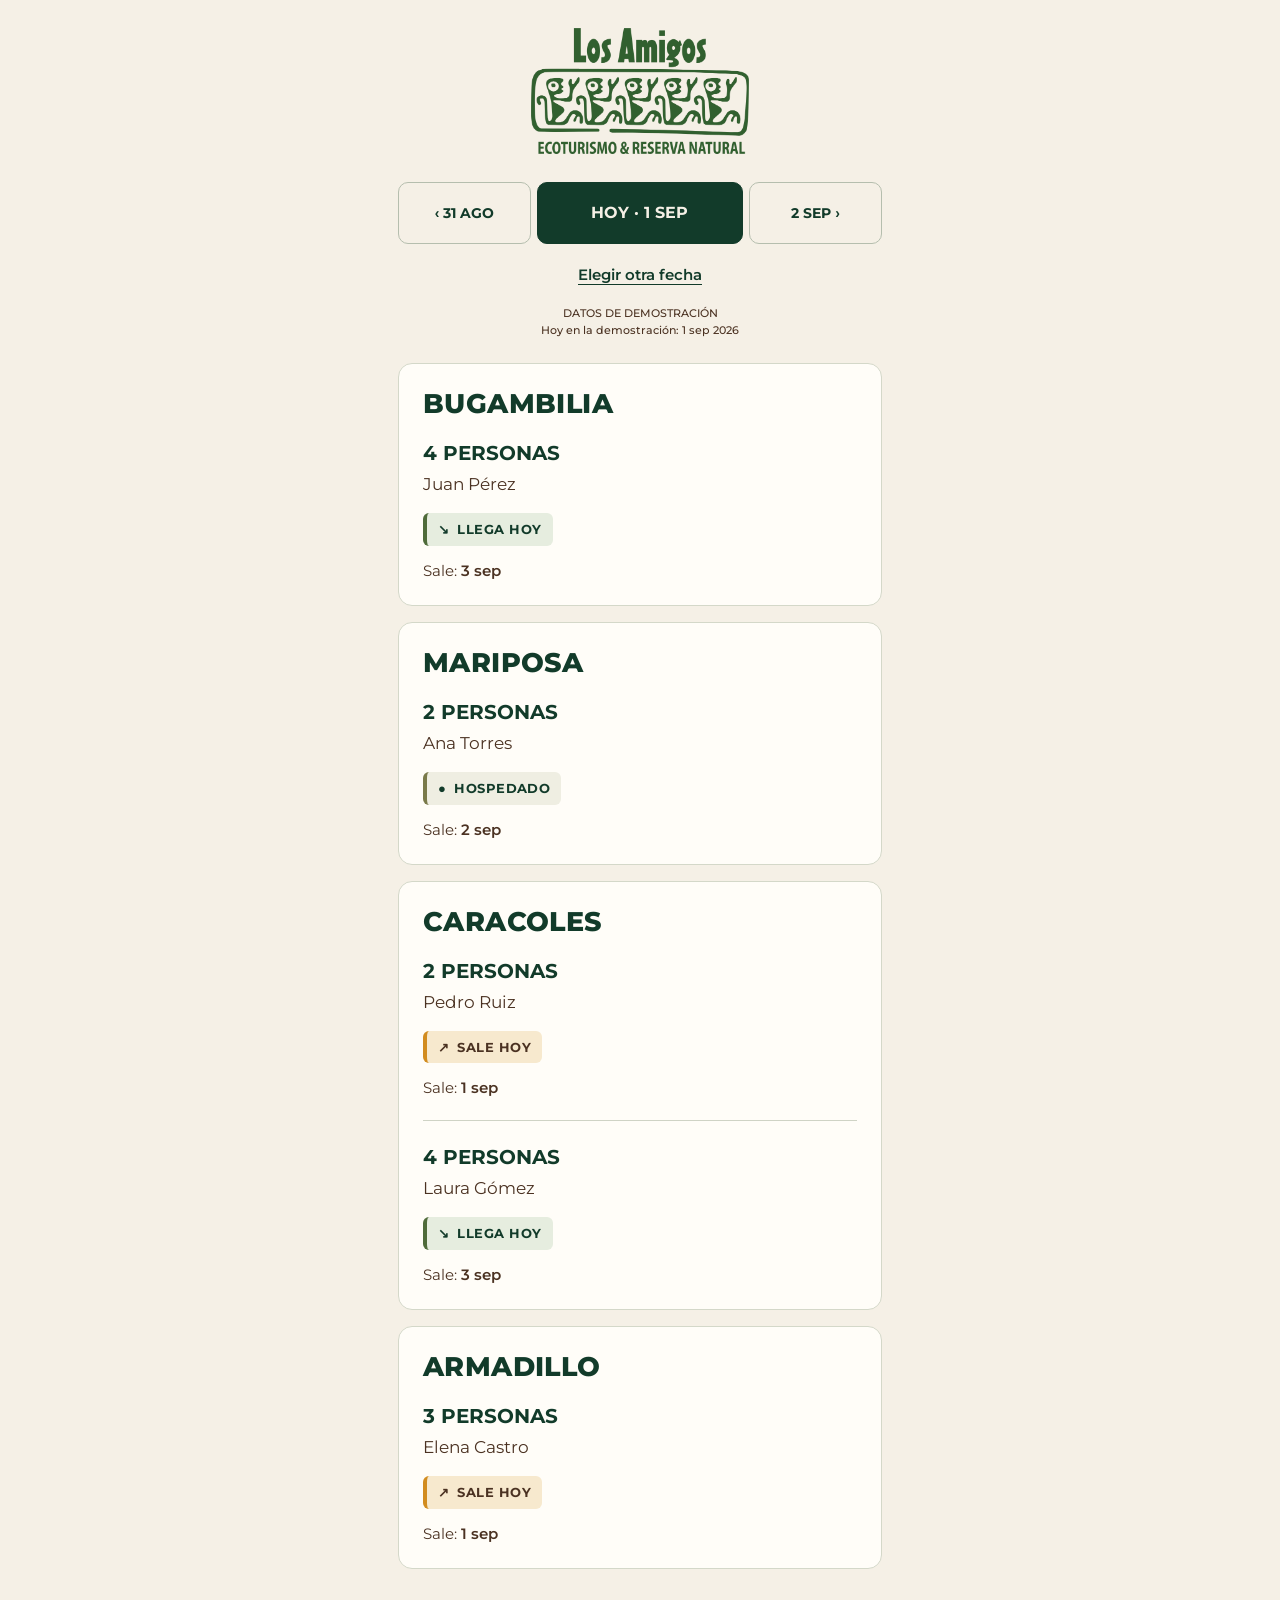
==== los-amigos/control/index.html @ a71273dc "Add approved Los Amigos guest consultation demo at /los-amigos/control/" ====
<!doctype html><html lang="es"><head><meta name="description" content="Prototipo de consulta de huéspedes de Los Amigos. Datos ficticios de demostración."><meta name="robots" content="noindex, nofollow"><meta charset="utf-8"><meta name="viewport" content="width=device-width, initial-scale=1"><meta name="theme-color" content="#123B2A"><title>Los Amigos · Consulta de huéspedes · Prototipo</title><style>body{margin:0;background:#F5F0E6}</style></head><body><style>
@font-face {
  font-family: 'Montserrat';
  font-style: normal;
  font-weight: 400;
  font-display: swap;
  src: url([data-uri]) format('woff');
}
@font-face {
  font-family: 'Montserrat';
  font-style: normal;
  font-weight: 500;
  font-display: swap;
  src: url([data-uri]) format('woff');
}
@font-face {
  font-family: 'Montserrat';
  font-style: normal;
  font-weight: 600;
  font-display: swap;
  src: url([data-uri]) format('woff');
}
@font-face {
  font-family: 'Montserrat';
  font-style: normal;
  font-weight: 700;
  font-display: swap;
  src: url([data-uri]) format('woff');
}
@font-face {
  font-family: 'Montserrat';
  font-style: normal;
  font-weight: 800;
  font-display: swap;
  src: url([data-uri]) format('woff');
}

#amigos-prototipo {font-family:Montserrat,Arial,sans-serif;color:#123B2A;background:#F5F0E6;max-width:520px;margin:0 auto;padding:28px 18px 36px;box-sizing:border-box;min-height:650px;color-scheme:light;}
#amigos-prototipo * {box-sizing:border-box}
#amigos-prototipo button,#amigos-prototipo input {font:inherit}
#amigos-prototipo button {cursor:pointer;touch-action:manipulation}
#amigos-prototipo .am-logo {display:block;width:218px;max-width:75%;height:auto;margin:0 auto 28px}
#amigos-prototipo .am-nav {display:grid;grid-template-columns:1fr 1.55fr 1fr;gap:6px;align-items:stretch}
#amigos-prototipo .am-nav button {min-height:62px;border:1px solid #b5beae;border-radius:10px;background:transparent;color:#123B2A;font-size:14px;font-weight:700;padding:8px 4px}
#amigos-prototipo .am-nav .am-selected {background:#123B2A;color:#F5F0E6;border-color:#123B2A;font-size:16px}
#amigos-prototipo .am-selected small {display:block;font-size:11px;font-weight:500;margin-top:3px}
#amigos-prototipo .am-choose {display:block;min-height:48px;margin:7px auto 0;padding:8px 16px;border:0;background:transparent;color:#123B2A;font-size:15px;font-weight:600;text-decoration:underline;text-underline-offset:4px}
#amigos-prototipo .am-demo {margin:6px 0 23px;text-align:center;color:#4B3222;font-size:11px;font-weight:500;line-height:1.6}
#amigos-prototipo .am-card {background:#fffdf8;border:1px solid #d4d8c9;border-radius:14px;margin:0 0 16px;padding:24px}
#amigos-prototipo h2 {font-size:27px;line-height:1.2;letter-spacing:.015em;font-weight:800;margin:0 0 19px;color:#123B2A;overflow-wrap:anywhere}
#amigos-prototipo .am-people {font-size:20px;line-height:1.4;font-weight:700;margin:0 0 5px}
#amigos-prototipo .am-name {font-size:17px;line-height:1.45;font-weight:400;color:#4B3222;margin:0 0 16px;overflow-wrap:anywhere}
#amigos-prototipo .am-status {display:inline-flex;align-items:center;gap:8px;padding:8px 11px;border-radius:6px;font-size:13px;line-height:1.3;font-weight:700;letter-spacing:.035em;margin:0 0 14px}
#amigos-prototipo .am-arrival {color:#123B2A;background:#e6eddf;border-left:4px solid #4F6B3A}
#amigos-prototipo .am-stay {color:#123B2A;background:#efeee2;border-left:4px solid #7A7A4A}
#amigos-prototipo .am-departure {color:#4B3222;background:#f7e9ce;border-left:4px solid #D28C1F}
#amigos-prototipo .am-exit {font-size:15px;line-height:1.4;margin:0;color:#4B3222}
#amigos-prototipo .am-exit strong {font-weight:600}
#amigos-prototipo .am-guest + .am-guest {border-top:1px solid #cfd3c5;margin-top:22px;padding-top:22px}
#amigos-prototipo .am-empty {font-size:18px;text-align:center;line-height:1.6;padding:44px 20px;margin:0}
#amigos-prototipo dialog {color:#123B2A;background:#F5F0E6;border:1px solid #b5beae;border-radius:16px;padding:25px;width:calc(100% - 36px);max-width:380px;font-family:inherit}
#amigos-prototipo dialog::backdrop {background:#123b2a66}
#amigos-prototipo dialog h2 {font-size:22px;letter-spacing:0}
#amigos-prototipo dialog label {display:block;font-size:14px;margin-bottom:8px}
#amigos-prototipo dialog input {width:100%;min-height:54px;font-size:18px;border:1px solid #7A7A4A;border-radius:8px;background:#fffdf8;color:#123B2A;padding:12px}
#amigos-prototipo .am-actions {display:flex;gap:10px;margin-top:20px}
#amigos-prototipo .am-actions button {min-height:50px;flex:1;border:1px solid #123B2A;border-radius:8px;background:transparent;color:#123B2A;font-size:15px;font-weight:600}
#amigos-prototipo .am-actions .am-apply {background:#123B2A;color:#F5F0E6}
@media(max-width:359px){#amigos-prototipo{padding:24px 12px}#amigos-prototipo .am-card{padding:20px}#amigos-prototipo .am-nav button{font-size:12px}#amigos-prototipo .am-nav .am-selected{font-size:14px}}
</style>
<div id="amigos-prototipo">
<header>
<img class="am-logo" src="logo-oficial.png" alt="Los Amigos Ecoturismo y Reserva Natural, logotipo oficial">
<nav class="am-nav" aria-label="Consultar por fecha">
<button type="button" data-am="previous" aria-label="Día anterior"></button>
<button type="button" data-am="today" class="am-selected" aria-label="Volver a hoy"></button>
<button type="button" data-am="next" aria-label="Día siguiente"></button>
</nav>
<button type="button" class="am-choose" data-am="choose">Elegir otra fecha</button>
<p class="am-demo">DATOS DE DEMOSTRACIÓN<br>Hoy en la demostración: 1 sep 2026</p>
</header>
<main data-am="results" aria-live="polite" aria-atomic="true"></main>
<dialog data-am="dialog" aria-labelledby="am-date-title">
<form data-am="form">
<h2 id="am-date-title">Elegir otra fecha</h2>
<label for="am-date-input">Fecha de consulta</label>
<input id="am-date-input" data-am="input" type="date" required min="1900-01-01" max="2100-12-31">
<div class="am-actions"><button data-am="cancel" type="button">Cancelar</button><button class="am-apply" type="submit">Ver fecha</button></div>
</form>
</dialog>
</div>
<script>
(() => {
const root = document.getElementById('amigos-prototipo');
const el = name => root.querySelector('[data-am="'+name+'"]');
const today = '2026-09-01';
let selected = today;
// Fictitious confirmed stays only. No connector, storage or reservation writes.
const stays = [
 {cabin:'BUGAMBILIA',name:'Juan Pérez',people:4,arrival:'2026-09-01',departure:'2026-09-03'},
 {cabin:'MARIPOSA',name:'Ana Torres',people:2,arrival:'2026-08-30',departure:'2026-09-02'},
 {cabin:'CARACOLES',name:'Pedro Ruiz',people:2,arrival:'2026-08-30',departure:'2026-09-01'},
 {cabin:'CARACOLES',name:'Laura Gómez',people:4,arrival:'2026-09-01',departure:'2026-09-03'},
 {cabin:'ARMADILLO',name:'Elena Castro',people:3,arrival:'2026-08-29',departure:'2026-09-01'}
];
const months=['ene','feb','mar','abr','may','jun','jul','ago','sep','oct','nov','dic'];
function dateParts(d){return d.split('-').map(Number)}
function shortDate(d){const [y,m,day]=dateParts(d);return day+' '+months[m-1]}
function shift(d,n){const [y,m,day]=dateParts(d);const next=new Date(Date.UTC(y,m-1,day+n));return next.toISOString().slice(0,10)}
function visible(d){return stays.filter(s=>s.arrival<=d&&s.departure>=d)}
function situation(s,d){return s.departure===d?'departure':s.arrival===d?'arrival':'stay'}
const labels={arrival:'LLEGA HOY',stay:'HOSPEDADO',departure:'SALE HOY'};
const symbols={arrival:'↘',stay:'●',departure:'↗'};
function guest(s){const state=situation(s,selected);return '<section class="am-guest"><p class="am-people">'+s.people+' PERSONAS</p><p class="am-name">'+s.name+'</p><p class="am-status am-'+state+'"><span aria-hidden="true">'+symbols[state]+'</span>'+labels[state]+'</p><p class="am-exit">Sale: <strong>'+shortDate(s.departure)+'</strong></p></section>'}
function render(){
 el('previous').textContent='‹ '+shortDate(shift(selected,-1)).toUpperCase();
 el('next').textContent=shortDate(shift(selected,1)).toUpperCase()+' ›';
 el('today').innerHTML=(selected===today?'HOY · ':'')+shortDate(selected).toUpperCase()+(selected===today?'':'<small>Volver a hoy</small>');
 el('today').setAttribute('aria-label','Fecha seleccionada: '+shortDate(selected)+' '+selected.slice(0,4)+'. Volver a hoy');
 const groups=new Map();
 visible(selected).forEach(s=>{if(!groups.has(s.cabin))groups.set(s.cabin,[]);groups.get(s.cabin).push(s)});
 el('results').innerHTML=groups.size?Array.from(groups,([cabin,guests])=>'<article class="am-card"><h2>'+cabin+'</h2>'+guests.sort((a,b)=>a.arrival.localeCompare(b.arrival)).map(guest).join('')+'</article>').join(''):'<p class="am-empty">No hay huéspedes para esta fecha.</p>';
}
el('previous').addEventListener('click',()=>{selected=shift(selected,-1);render()});
el('next').addEventListener('click',()=>{selected=shift(selected,1);render()});
el('today').addEventListener('click',()=>{selected=today;render()});
el('choose').addEventListener('click',()=>{el('input').value=selected;el('dialog').showModal()});
el('cancel').addEventListener('click',()=>el('dialog').close());
el('form').addEventListener('submit',e=>{e.preventDefault();if(el('input').value&&el('form').reportValidity()){selected=el('input').value;render();el('dialog').close()}});
render();
})();
</script>
</body></html>
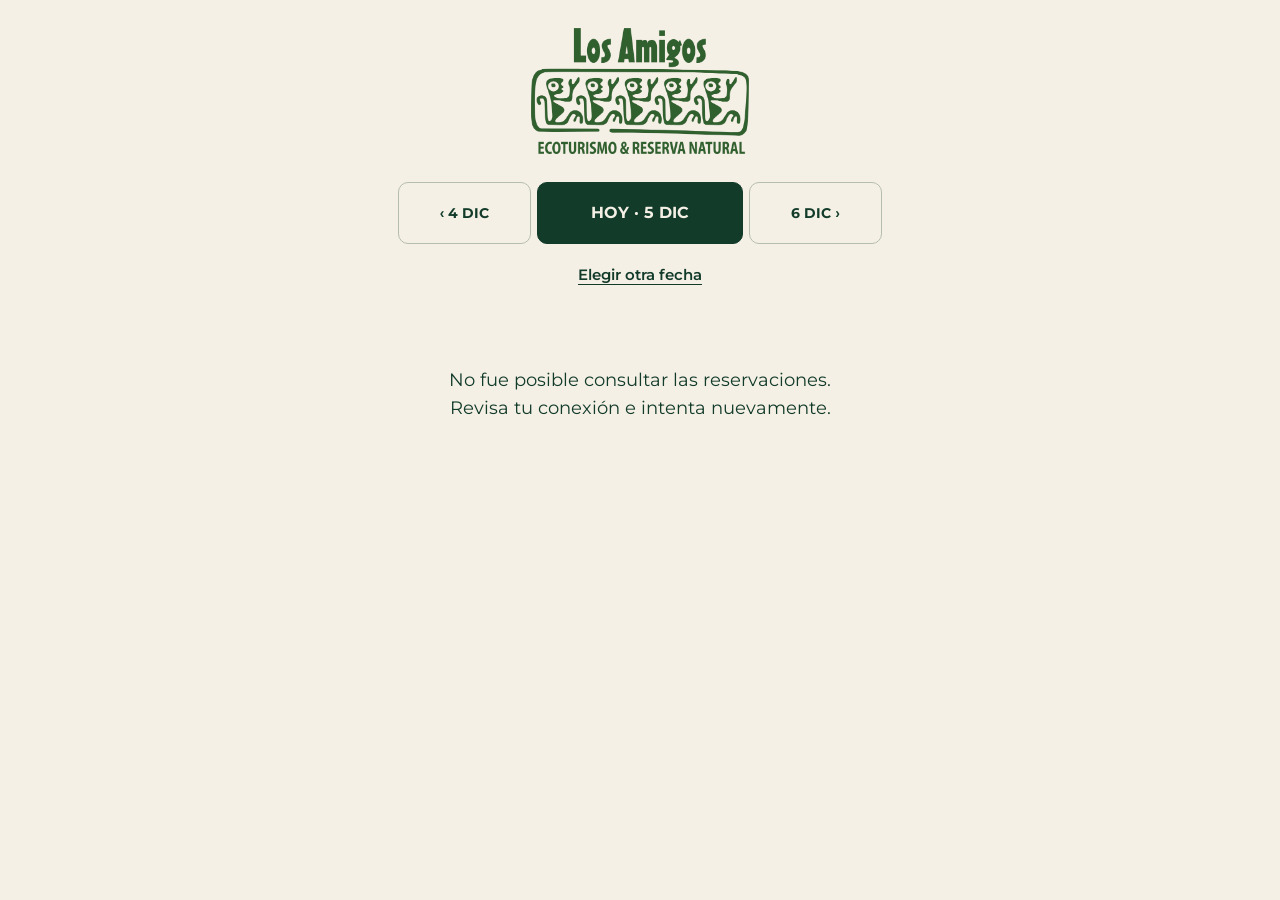
==== commit 1112b426: "Activate authenticated Sheets view at Los Amigos control root after live user verification" ====
--- a/los-amigos/control/index.html
+++ b/los-amigos/control/index.html
@@ -1,4 +1,4 @@
-<!doctype html><html lang="es"><head><meta name="description" content="Prototipo de consulta de huéspedes de Los Amigos. Datos ficticios de demostración."><meta name="robots" content="noindex, nofollow"><meta charset="utf-8"><meta name="viewport" content="width=device-width, initial-scale=1"><meta name="theme-color" content="#123B2A"><title>Los Amigos · Consulta de huéspedes · Prototipo</title><style>body{margin:0;background:#F5F0E6}</style></head><body><style>
+<!doctype html><html lang="es"><head><meta name="description" content="Consulta interna de huéspedes de Los Amigos."><meta name="robots" content="noindex, nofollow"><meta charset="utf-8"><meta name="viewport" content="width=device-width, initial-scale=1"><meta name="theme-color" content="#123B2A"><title>Los Amigos · Consulta de huéspedes</title><style>body{margin:0;background:#F5F0E6}</style></head><body><style>
 @font-face {
   font-family: 'Montserrat';
   font-style: normal;
@@ -77,7 +77,7 @@
 <button type="button" data-am="next" aria-label="Día siguiente"></button>
 </nav>
 <button type="button" class="am-choose" data-am="choose">Elegir otra fecha</button>
-<p class="am-demo">DATOS DE DEMOSTRACIÓN<br>Hoy en la demostración: 1 sep 2026</p>
+<p class="am-demo" data-am="connection" role="status"></p>
 </header>
 <main data-am="results" aria-live="polite" aria-atomic="true"></main>
 <dialog data-am="dialog" aria-labelledby="am-date-title">
@@ -93,16 +93,14 @@
 (() => {
 const root = document.getElementById('amigos-prototipo');
 const el = name => root.querySelector('[data-am="'+name+'"]');
-const today = '2026-09-01';
+const currentDay = () => new Intl.DateTimeFormat('en-CA',{timeZone:'America/Mexico_City',year:'numeric',month:'2-digit',day:'2-digit'}).format(new Date());
+let today = currentDay();
 let selected = today;
-// Fictitious confirmed stays only. No connector, storage or reservation writes.
-const stays = [
- {cabin:'BUGAMBILIA',name:'Juan Pérez',people:4,arrival:'2026-09-01',departure:'2026-09-03'},
- {cabin:'MARIPOSA',name:'Ana Torres',people:2,arrival:'2026-08-30',departure:'2026-09-02'},
- {cabin:'CARACOLES',name:'Pedro Ruiz',people:2,arrival:'2026-08-30',departure:'2026-09-01'},
- {cabin:'CARACOLES',name:'Laura Gómez',people:4,arrival:'2026-09-01',departure:'2026-09-03'},
- {cabin:'ARMADILLO',name:'Elena Castro',people:3,arrival:'2026-08-29',departure:'2026-09-01'}
-];
+// Only the selected day is returned by the authenticated, read-only endpoint.
+let stays = [];
+let requestNumber = 0;
+let aborter;
+const escape = value => String(value).replaceAll('&','&amp;').replaceAll('<','&lt;').replaceAll('>','&gt;');
 const months=['ene','feb','mar','abr','may','jun','jul','ago','sep','oct','nov','dic'];
 function dateParts(d){return d.split('-').map(Number)}
 function shortDate(d){const [y,m,day]=dateParts(d);return day+' '+months[m-1]}
@@ -111,15 +109,36 @@
 function situation(s,d){return s.departure===d?'departure':s.arrival===d?'arrival':'stay'}
 const labels={arrival:'LLEGA HOY',stay:'HOSPEDADO',departure:'SALE HOY'};
 const symbols={arrival:'↘',stay:'●',departure:'↗'};
-function guest(s){const state=situation(s,selected);return '<section class="am-guest"><p class="am-people">'+s.people+' PERSONAS</p><p class="am-name">'+s.name+'</p><p class="am-status am-'+state+'"><span aria-hidden="true">'+symbols[state]+'</span>'+labels[state]+'</p><p class="am-exit">Sale: <strong>'+shortDate(s.departure)+'</strong></p></section>'}
-function render(){
+function guest(s){const state=situation(s,selected);return '<section class="am-guest"><p class="am-people">'+(s.people===null?'PERSONAS POR CONFIRMAR':s.people+(s.people===1?' PERSONA':' PERSONAS'))+'</p><p class="am-name">'+escape(s.name)+'</p><p class="am-status am-'+state+'"><span aria-hidden="true">'+symbols[state]+'</span>'+labels[state]+'</p><p class="am-exit">Sale: <strong>'+shortDate(s.departure)+'</strong></p></section>'}
+async function render(){
+ const request = ++requestNumber;
+ if(aborter) aborter.abort();
+ aborter = new AbortController();
  el('previous').textContent='‹ '+shortDate(shift(selected,-1)).toUpperCase();
  el('next').textContent=shortDate(shift(selected,1)).toUpperCase()+' ›';
  el('today').innerHTML=(selected===today?'HOY · ':'')+shortDate(selected).toUpperCase()+(selected===today?'':'<small>Volver a hoy</small>');
  el('today').setAttribute('aria-label','Fecha seleccionada: '+shortDate(selected)+' '+selected.slice(0,4)+'. Volver a hoy');
+ el('connection').textContent='';
+ el('results').innerHTML='<p class="am-empty">Consultando huéspedes…</p>';
+ try {
+  const response=await fetch('api.php?date='+encodeURIComponent(selected),{credentials:'same-origin',cache:'no-store',signal:aborter.signal});
+  const payload=await response.json();
+  if(request!==requestNumber)return;
+  if(!response.ok) {
+    const messages={configuration_pending:'La conexión con reservaciones está pendiente de activación.',authentication_required:'Ingresa con el acceso del personal.',too_many_attempts:'Espera 15 minutos antes de intentar nuevamente.'};
+    el('results').innerHTML='<p class="am-empty">'+(messages[payload.error] || 'No fue posible consultar las reservaciones. Intenta nuevamente.')+'</p>';
+    return;
+  }
+  if(payload.date!==selected || !Array.isArray(payload.stays))throw Error('Invalid response');
+  stays=payload.stays;
+ } catch(error) {
+  if(request!==requestNumber || error.name==='AbortError')return;
+  el('results').innerHTML='<p class="am-empty">No fue posible consultar las reservaciones. Revisa tu conexión e intenta nuevamente.</p>';
+  return;
+ }
  const groups=new Map();
  visible(selected).forEach(s=>{if(!groups.has(s.cabin))groups.set(s.cabin,[]);groups.get(s.cabin).push(s)});
- el('results').innerHTML=groups.size?Array.from(groups,([cabin,guests])=>'<article class="am-card"><h2>'+cabin+'</h2>'+guests.sort((a,b)=>a.arrival.localeCompare(b.arrival)).map(guest).join('')+'</article>').join(''):'<p class="am-empty">No hay huéspedes para esta fecha.</p>';
+ el('results').innerHTML=groups.size?Array.from(groups,([cabin,guests])=>'<article class="am-card"><h2>'+escape(cabin)+'</h2>'+guests.sort((a,b)=>a.arrival.localeCompare(b.arrival)).map(guest).join('')+'</article>').join(''):'<p class="am-empty">No hay huéspedes para esta fecha.</p>';
 }
 el('previous').addEventListener('click',()=>{selected=shift(selected,-1);render()});
 el('next').addEventListener('click',()=>{selected=shift(selected,1);render()});
@@ -127,6 +146,9 @@
 el('choose').addEventListener('click',()=>{el('input').value=selected;el('dialog').showModal()});
 el('cancel').addEventListener('click',()=>el('dialog').close());
 el('form').addEventListener('submit',e=>{e.preventDefault();if(el('input').value&&el('form').reportValidity()){selected=el('input').value;render();el('dialog').close()}});
+function refresh(){const nextToday=currentDay();if(selected===today)selected=nextToday;today=nextToday;render()}
+document.addEventListener('visibilitychange',()=>{if(!document.hidden)refresh()});
+setInterval(()=>{if(!document.hidden&&!el('dialog').open)refresh()},60000);
 render();
 })();
 </script>
